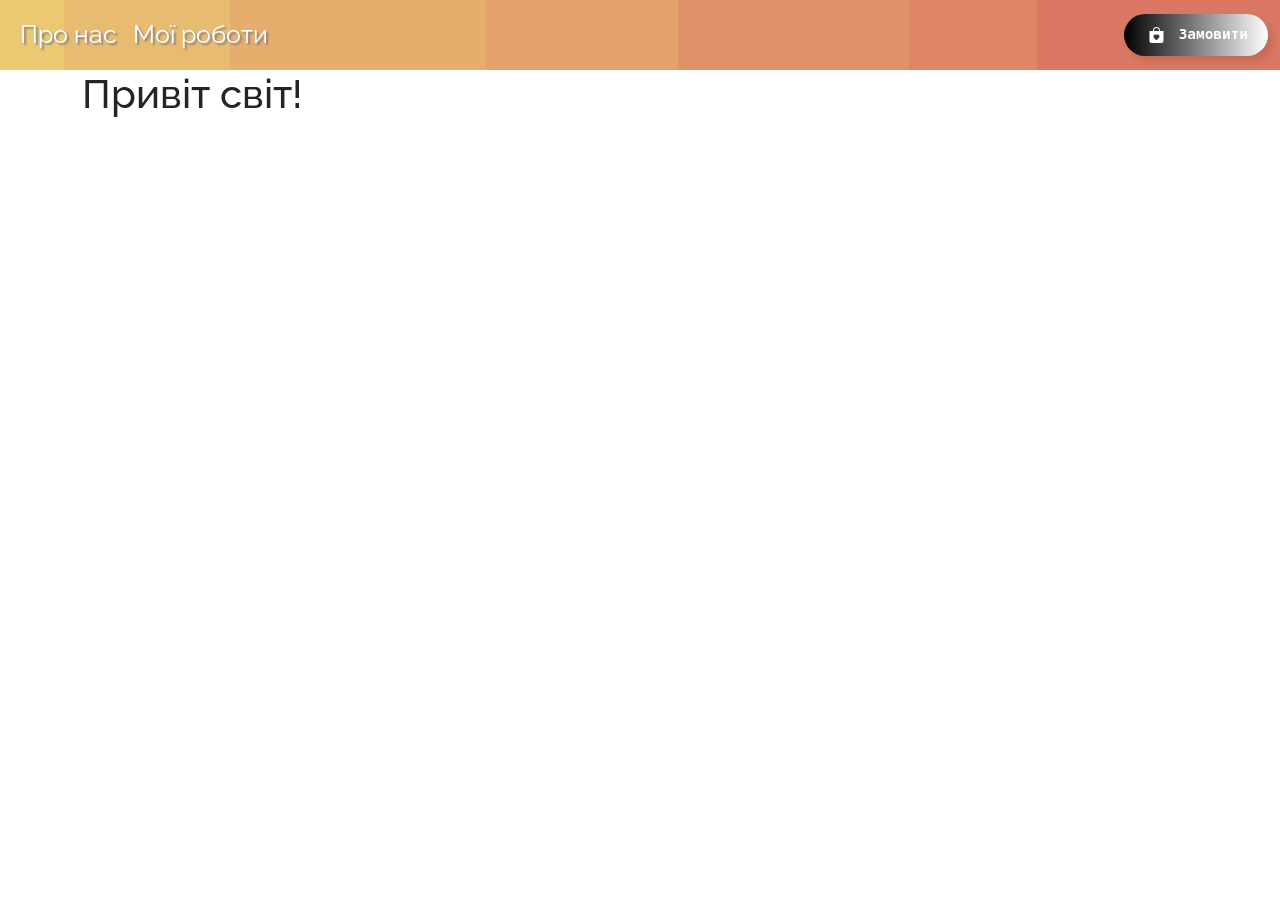
==== index.html @ f1081b44 "update" ====
<!doctype html>
<html lang="uk">
<head>
<!-- Голова: опис сторінки та підключення стилів -->
<meta charset="utf-8">
<meta name="viewport" content="width=device-width, initial-scale=1">
<title>Дизайн Одежды от Likii</title>
<!-- Підключення CSS Bootstrap та шрифтів -->
<link href="https://cdn.jsdelivr.net/npm/bootstrap@5.3.3/dist/css/bootstrap.min.css"
rel="stylesheet"
integrity="sha384-QWTKZyjpPEjISv5WaRU9OFeRpok6YctnYmDr5pNlyT2bRjXh0JMhjY6hW+ALEwIH"
crossorigin="anonymous">
<link rel="stylesheet" href="https://cdn.jsdelivr.net/npm/bootstrap-icons@1.11.3/font/bootstrap-icons.min.css">
  <link rel="stylesheet" href="style.css">
</head>
<body>
<header>
  <nav class="navbar navbar-expand-lg"  data-bs-theme="dark">
    <div class="container-fluid">
               <button class="navbar-toggler" type="button" data-bs-toggle="collapse"
            data-bs-target="#navbarSupportedContent" aria-controls="navbarSupportedContent"
            aria-expanded="false" aria-label="Toggle navigation">
            <span class="navbar-toggler-icon"></span>
        </button>
        <div class="collapse navbar-collapse" id="navbarSupportedContent">
            <ul class="navbar-nav me-auto mb-2 mb-lg-0">
                <!-- Відредагуйте під ваші пункти меню -->

                <li class="nav-item">
                    <a class="nav-link" aria-current="page" href="#">Про нас</a>
                </li>
                <li class="nav-item">
                    <a class="nav-link" href="#">Мої роботи</a>
                </li>
            </ul>

            <button class="cart-btn" id="cartBtn">
              <svg xmlns="http://www.w3.org/2000/svg" class="bell" width="16" height="16" fill="currentColor" class="bi bi-bag-heart-fill" viewBox="0 0 16 16">
                <path d="M11.5 4v-.5a3.5 3.5 0 1 0-7 0V4H1v10a2 2 0 0 0 2 2h10a2 2 0 0 0 2-2V4zM8 1a2.5 2.5 0 0 1 2.5 2.5V4h-5v-.5A2.5 2.5 0 0 1 8 1m0 6.993c1.664-1.711 5.825 1.283 0 5.132-5.825-3.85-1.664-6.843 0-5.132"/>
              </svg> 
                    <path
                        d="M8 16a2 2 0 0 0 2-2H6a2 2 0 0 0 2 2M8 1.918l-.797.161A4 4 0 0 0 4 6c0 .628-.134 2.197-.459 3.742-.16.767-.376 1.566-.663 2.258h10.244c-.287-.692-.502-1.49-.663-2.258C12.134 8.197 12 6.628 12 6a4 4 0 0 0-3.203-3.92zM14.22 12c.223.447.481.801.78 1H1c.299-.199.557-.553.78-1C2.68 10.2 3 6.88 3 6c0-2.42 1.72-4.44 4.005-4.901a1 1 0 1 1 1.99 0A5 5 0 0 1 13 6c0 .88.32 4.2 1.22 6" />
                </svg>
                Замовити
            </button>
        </div>
    </div>
</nav>
</header>
<main class="container">
<h1>Привіт світ!</h1>
<!-- Головний контент сторінки -->
</main>
<footer>
<!-- Підвал сайту: про сайт, автор, контакти тощо -->
</footer>
<!-- Підключення JS-файлу Bootstrap-->
<script
src="https://cdn.jsdelivr.net/npm/bootstrap@5.3.3/dist/js/bootstrap.bundle.min.js"
integrity="sha384-YvpcrYf0tY3lHB60NNkmXc5s9fDVZLESaAA55NDzOxhy9GkcIdslK1eN7N6jIeHz"
crossorigin="anonymous"></script>
<!-- Власні JS-файли -->
</body>
</html>
---- style.css ----
@import url('https://fonts.googleapis.com/css2?family=Raleway:ital,wght@0,100..900;1,100..900&display=swap');

body{
    font-family: "Raleway", sans-serif;
}
header{
    background-image: linear-gradient(90deg, rgb(235, 201, 114) 0%, rgb(235, 201, 114) 5%,rgb(232, 188, 112) 5%, rgb(232, 188, 112) 18%,rgb(230, 174, 109) 18%, rgb(230, 174, 109) 38%,rgb(227, 161, 107) 38%, rgb(227, 161, 107) 53%,rgb(224, 147, 104) 53%, rgb(224, 147, 104) 71%,rgb(222, 134, 102) 71%, rgb(222, 134, 102) 81%,rgb(219, 120, 99) 81%, rgb(219, 120, 99) 100%);

}


header.fixed {
    position: fixed;
    top: 0;
    width: 100%;
    max-width: 100%;
    z-index: 100;
}

.nav-link{
    color: white;
    text-shadow: 2px 2px 2px grey;
    font-size: 25px;
}

.nav-link:hover{
    font-size: 26px;
    transition: 1s;
}

.cart-btn {
    padding: 10px 20px;
    display: flex;
    align-items: center;
    justify-content: center;
    gap: 10px;
    background: linear-gradient(to left, rgb(255, 255, 255), rgb(0, 0, 0));
    border-radius: 30px;
    color: rgb(255, 255, 255);
    font-weight: 600;
    font-size: 0.9em;
    font-family: "Martian Mono", monospace;
    border: none;
    position: relative;
    cursor: pointer;
    transition-duration: .2s;
    box-shadow: 5px 5px 10px rgba(0, 0, 0, 0.116);
}

.bell {
    width: 25px;
}


.cart-btn:hover {
    background: linear-gradient(to left, rgb(0, 0, 0), rgb(255, 255, 255));
}

.cart-btn:active {
    transform: scale(0.97);
    transition-duration: .2s;
}

.cart-btn:hover .bell {
    animation: bellRing 0.9s both;
}

.cart-btn div {
    position: relative;
}

.cart-counter {
    background: #fff;
    font-size: small;
    color: rgb(135, 91, 255);
    border-radius: 100px;
    padding: 0 .2em;
    position: absolute;
    /* Змініть позицію на абсолютну */
    top: 0;
    /* Відступ зверху */
    right: 0;
    /* Відступ справа */
}


/* bell ringing animation keyframes*/
@keyframes bellRing {

    0%,
    100% {
        transform-origin: top;
    }

    15% {
        transform: rotateZ(10deg);
    }

    30% {
        transform: rotateZ(-10deg);
    }

    45% {
        transform: rotateZ(5deg);
    }

    60% {
        transform: rotateZ(-5deg);
    }

    75% {
        transform: rotateZ(2deg);
    }
}
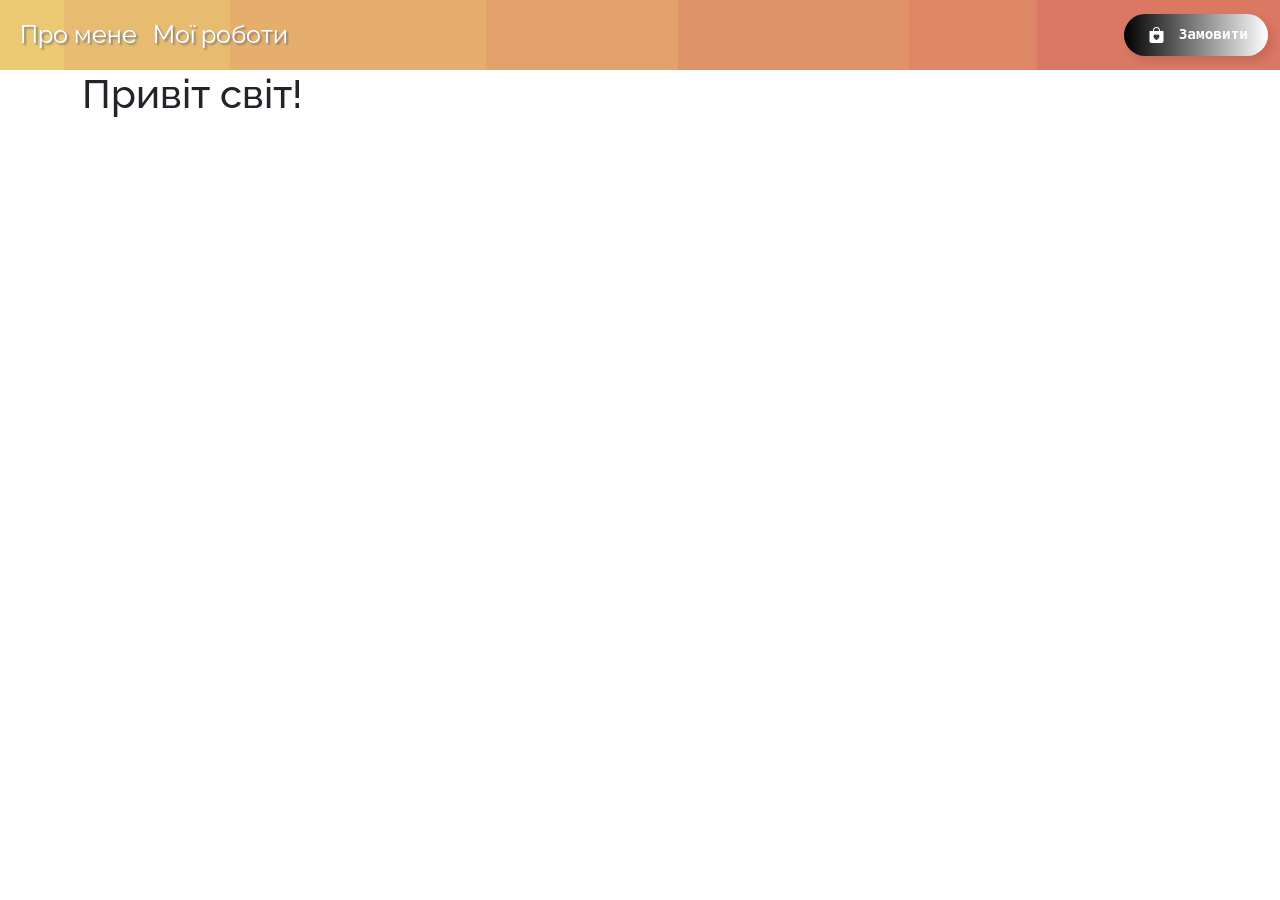
==== commit eaf15873: "update" ====
--- a/index.html
+++ b/index.html
@@ -27,7 +27,10 @@
                 <!-- Відредагуйте під ваші пункти меню -->
 
                 <li class="nav-item">
-                    <a class="nav-link" aria-current="page" href="#">Про нас</a>
+                    <a class="nav-link" aria-current="page" href="#">Про мене
+                  
+              
+                    </a>
                 </li>
                 <li class="nav-item">
                     <a class="nav-link" href="#">Мої роботи</a>
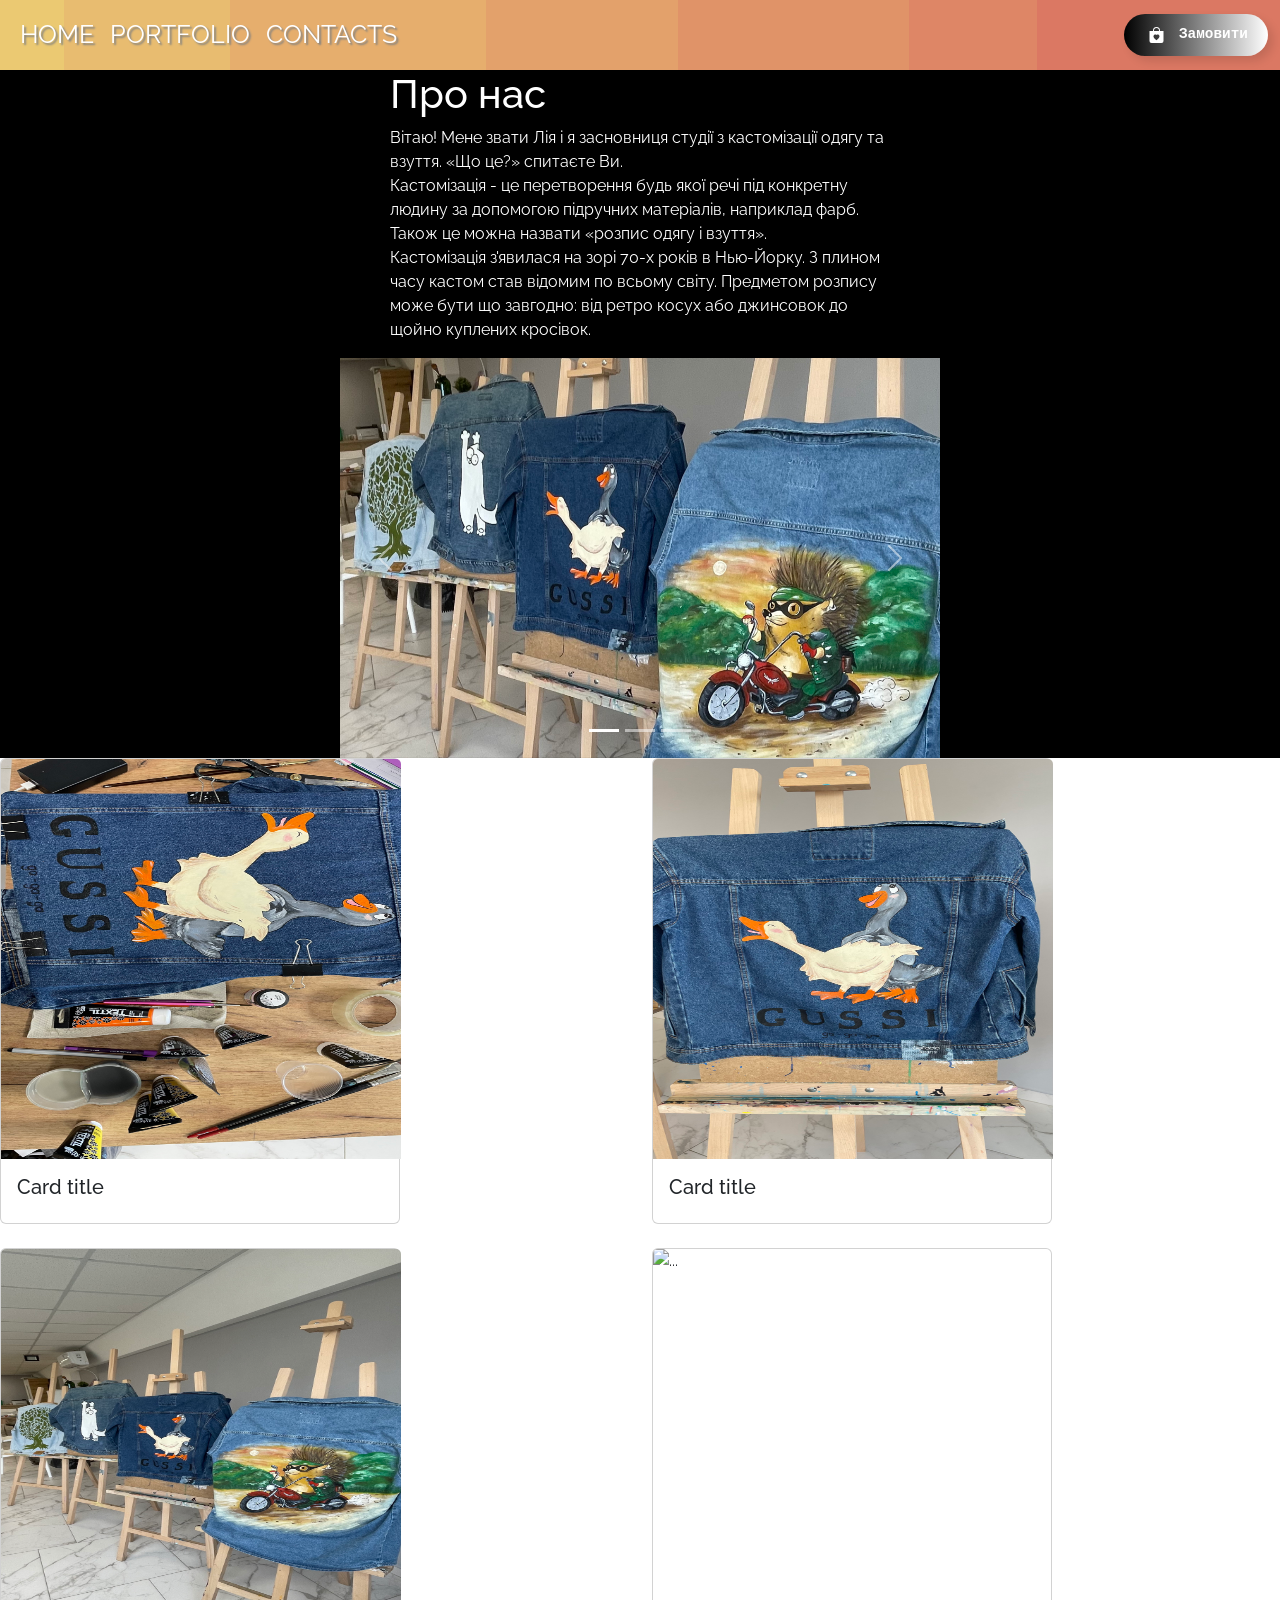
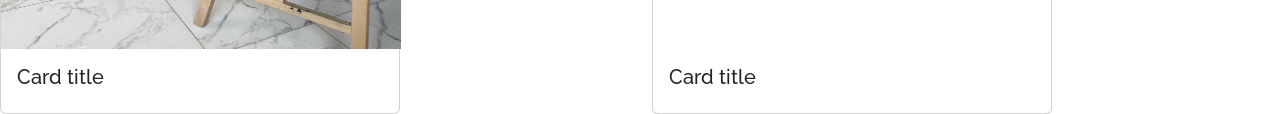
==== commit af7f4260: "update" ====
--- a/index.html
+++ b/index.html
@@ -27,14 +27,17 @@
                 <!-- Відредагуйте під ваші пункти меню -->
 
                 <li class="nav-item">
-                    <a class="nav-link" aria-current="page" href="#">Про мене
+                    <a class="nav-link" aria-current="page" href="#">HOME
                   
               
                     </a>
                 </li>
                 <li class="nav-item">
-                    <a class="nav-link" href="#">Мої роботи</a>
+                    <a class="nav-link" href="#">PORTFOLIO</a>
                 </li>
+                <li class="nav-item">
+                  <a class="nav-link" href="#">CONTACTS</a>
+              </li>
             </ul>
 
             <button class="cart-btn" id="cartBtn">
@@ -50,9 +53,88 @@
     </div>
 </nav>
 </header>
-<main class="container">
-<h1>Привіт світ!</h1>
-<!-- Головний контент сторінки -->
+<main>
+<section class="big-section">
+  <div class="text-container">
+    <h1>Про нас</h1>
+    <p>Вітаю! Мене звати Лія і я засновниця студії з кастомізації одягу та взуття. «Що це?» спитаєте Ви. <br>
+
+      Кастомізація - це перетворення будь якої речі під конкретну людину за допомогою підручних матеріалів, наприклад фарб. Також це можна назвати «розпис одягу і взуття».
+      
+      <br>Кастомізація з'явилася на зорі 70-х років в Нью-Йорку. З плином часу кастом став відомим по всьому світу.  Предметом розпису може бути що завгодно: від ретро косух або джинсовок до щойно куплених кросівок.</p>
+  </div>
+  <div class="carousel-section">
+    <div id="carouselExampleCaptions" class="carousel slide">
+      <div class="carousel-indicators">
+        <button type="button" data-bs-target="#carouselExampleCaptions" data-bs-slide-to="0" class="active"
+          aria-current="true" aria-label="Slide 1"></button>
+        <button type="button" data-bs-target="#carouselExampleCaptions" data-bs-slide-to="1"
+          aria-label="Slide 2"></button>
+        <button type="button" data-bs-target="#carouselExampleCaptions" data-bs-slide-to="2"
+          aria-label="Slide 3"></button>
+      </div>
+      <div class="carousel-inner">
+        <div class="carousel-item active">
+          <img src="img/432.jpg" class="d-block">
+        </div>
+        <div class="carousel-item">
+          <img src="img/234.jpg" class="d-block">
+        </div>
+        <div class="carousel-item">
+          <img src="img/554.jpg" class="d-block">
+        </div>
+      </div>
+      <button class="carousel-control-prev" type="button" data-bs-target="#carouselExampleCaptions"
+        data-bs-slide="prev">
+        <span class="carousel-control-prev-icon" aria-hidden="true"></span>
+        <span class="visually-hidden">Previous</span>
+      </button>
+      <button class="carousel-control-next" type="button" data-bs-target="#carouselExampleCaptions"
+        data-bs-slide="next">
+        <span class="carousel-control-next-icon" aria-hidden="true"></span>
+        <span class="visually-hidden">Next</span>
+      </button>
+    </div>
+  </div>
+</section>
+
+<section class="catalog">
+  <div class="row row-cols-1 row-cols-md-2 g-4">
+    <div class="col">
+      <div class="card">
+        <img src="img/232.jpg" class="card-img-top" alt="...">
+        <div class="card-body">
+          <h5 class="card-title">Card title</h5>
+          </div>
+      </div>
+    </div>
+    <div class="col">
+      <div class="card">
+        <img src="img/234.jpg" class="card-img-top" alt="...">
+        <div class="card-body">
+          <h5 class="card-title">Card title</h5>
+          </div>
+      </div>
+    </div>
+    <div class="col">
+      <div class="card">
+        <img src="img/432.jpg" class="card-img-top" alt="...">
+        <div class="card-body">
+          <h5 class="card-title">Card title</h5>
+          </div>
+      </div>
+    </div>
+    <div class="col">
+      <div class="card">
+        <img src="img/666.jpg" class="card-img-top" alt="...">
+        <div class="card-body">
+          <h5 class="card-title">Card title</h5>
+          </div>
+      </div>
+    </div>
+  </div>
+</section>
+
 </main>
 <footer>
 <!-- Підвал сайту: про сайт, автор, контакти тощо -->
--- a/style.css
+++ b/style.css
@@ -111,4 +111,58 @@
     75% {
         transform: rotateZ(2deg);
     }
+}
+
+
+
+
+.carousel-section {
+    width: 600px;
+    height: 400px;
+    margin: 0 auto;
+    overflow: hidden;
+}
+
+
+
+
+.carousel-inner img {
+    width: 600px;
+    height: 400px;
+    object-fit: cover;
+}
+
+
+
+.big-section {
+    display: flex;
+    align-items: center;
+    background-color: #000;
+    padding: 0px 150px;
+    flex-wrap: wrap;
+    justify-content: space-around;
+  }
+
+  .big-section img{
+    width: 600px;
+    height: 400px;
+  }
+
+.text-container {
+    color: #fff;
+    width: 500px;
+}
+
+
+.catalog{
+    display: flex;
+    justify-content: space-evenly;
+}
+.card{
+    width: 400px;
+}
+
+.card img{
+    width: 400px;
+    height: 400px;
 }
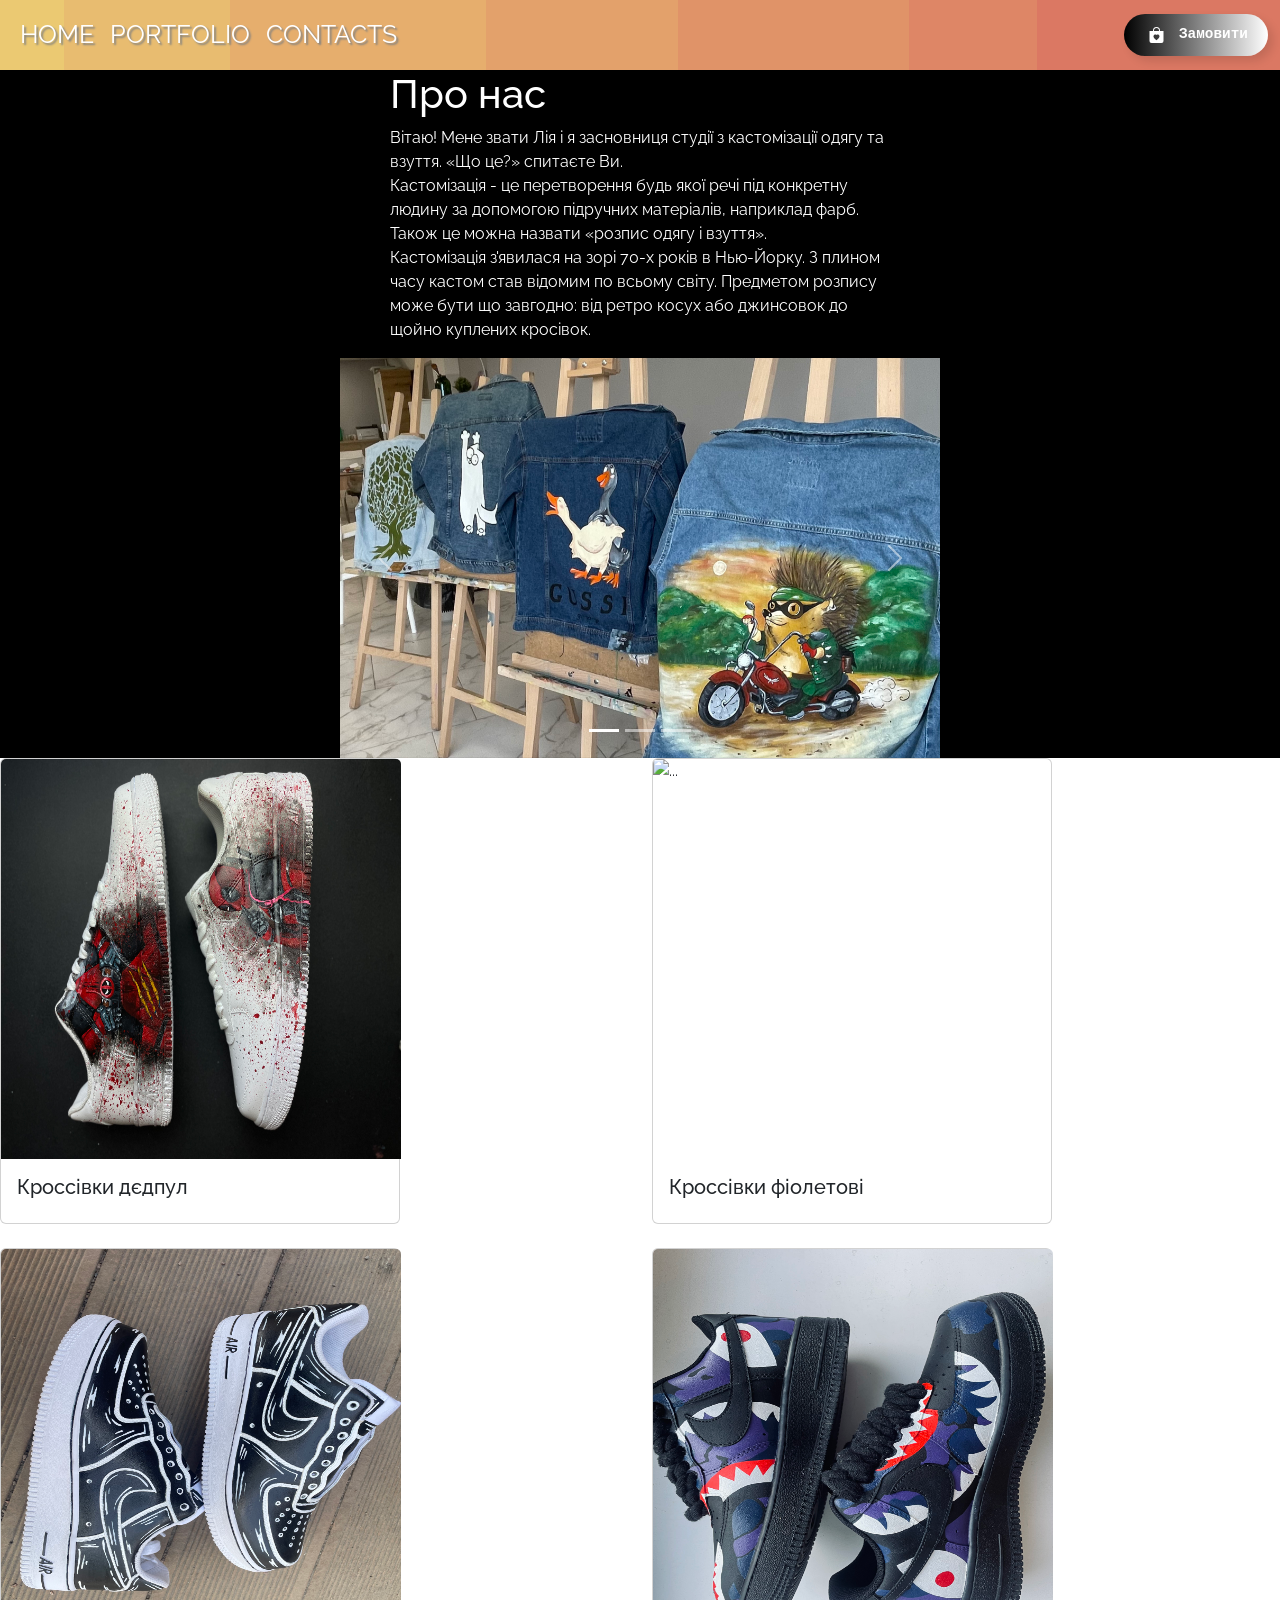
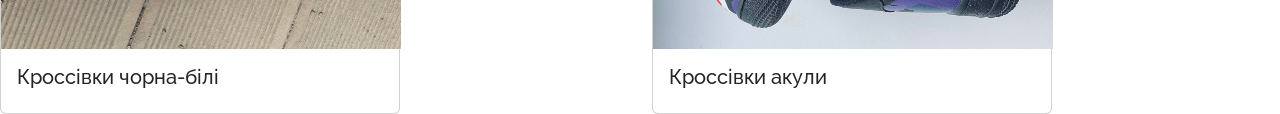
==== commit 5ac79c36: "update" ====
--- a/index.html
+++ b/index.html
@@ -102,33 +102,33 @@
   <div class="row row-cols-1 row-cols-md-2 g-4">
     <div class="col">
       <div class="card">
-        <img src="img/232.jpg" class="card-img-top" alt="...">
+        <img src="img/IMG_0857.jpg" class="card-img-top" alt="...">
         <div class="card-body">
-          <h5 class="card-title">Card title</h5>
+          <h5 class="card-title">Кроссівки дєдпул</h5>
           </div>
       </div>
     </div>
     <div class="col">
       <div class="card">
-        <img src="img/234.jpg" class="card-img-top" alt="...">
+        <img src="img/IMG_8454.jpg" class="card-img-top" alt="...">
         <div class="card-body">
-          <h5 class="card-title">Card title</h5>
+          <h5 class="card-title"> Кроссівки фіолетові</h5>
           </div>
       </div>
     </div>
     <div class="col">
       <div class="card">
-        <img src="img/432.jpg" class="card-img-top" alt="...">
+        <img src="img/IMG_6893.jpg" class="card-img-top" alt="...">
         <div class="card-body">
-          <h5 class="card-title">Card title</h5>
+          <h5 class="card-title">Кроссівки чорна-білі</h5>
           </div>
       </div>
     </div>
     <div class="col">
       <div class="card">
-        <img src="img/666.jpg" class="card-img-top" alt="...">
+        <img src="img/IMG_6250.jpg" class="card-img-top" alt="...">
         <div class="card-body">
-          <h5 class="card-title">Card title</h5>
+          <h5 class="card-title">Кроссівки акули</h5>
           </div>
       </div>
     </div>
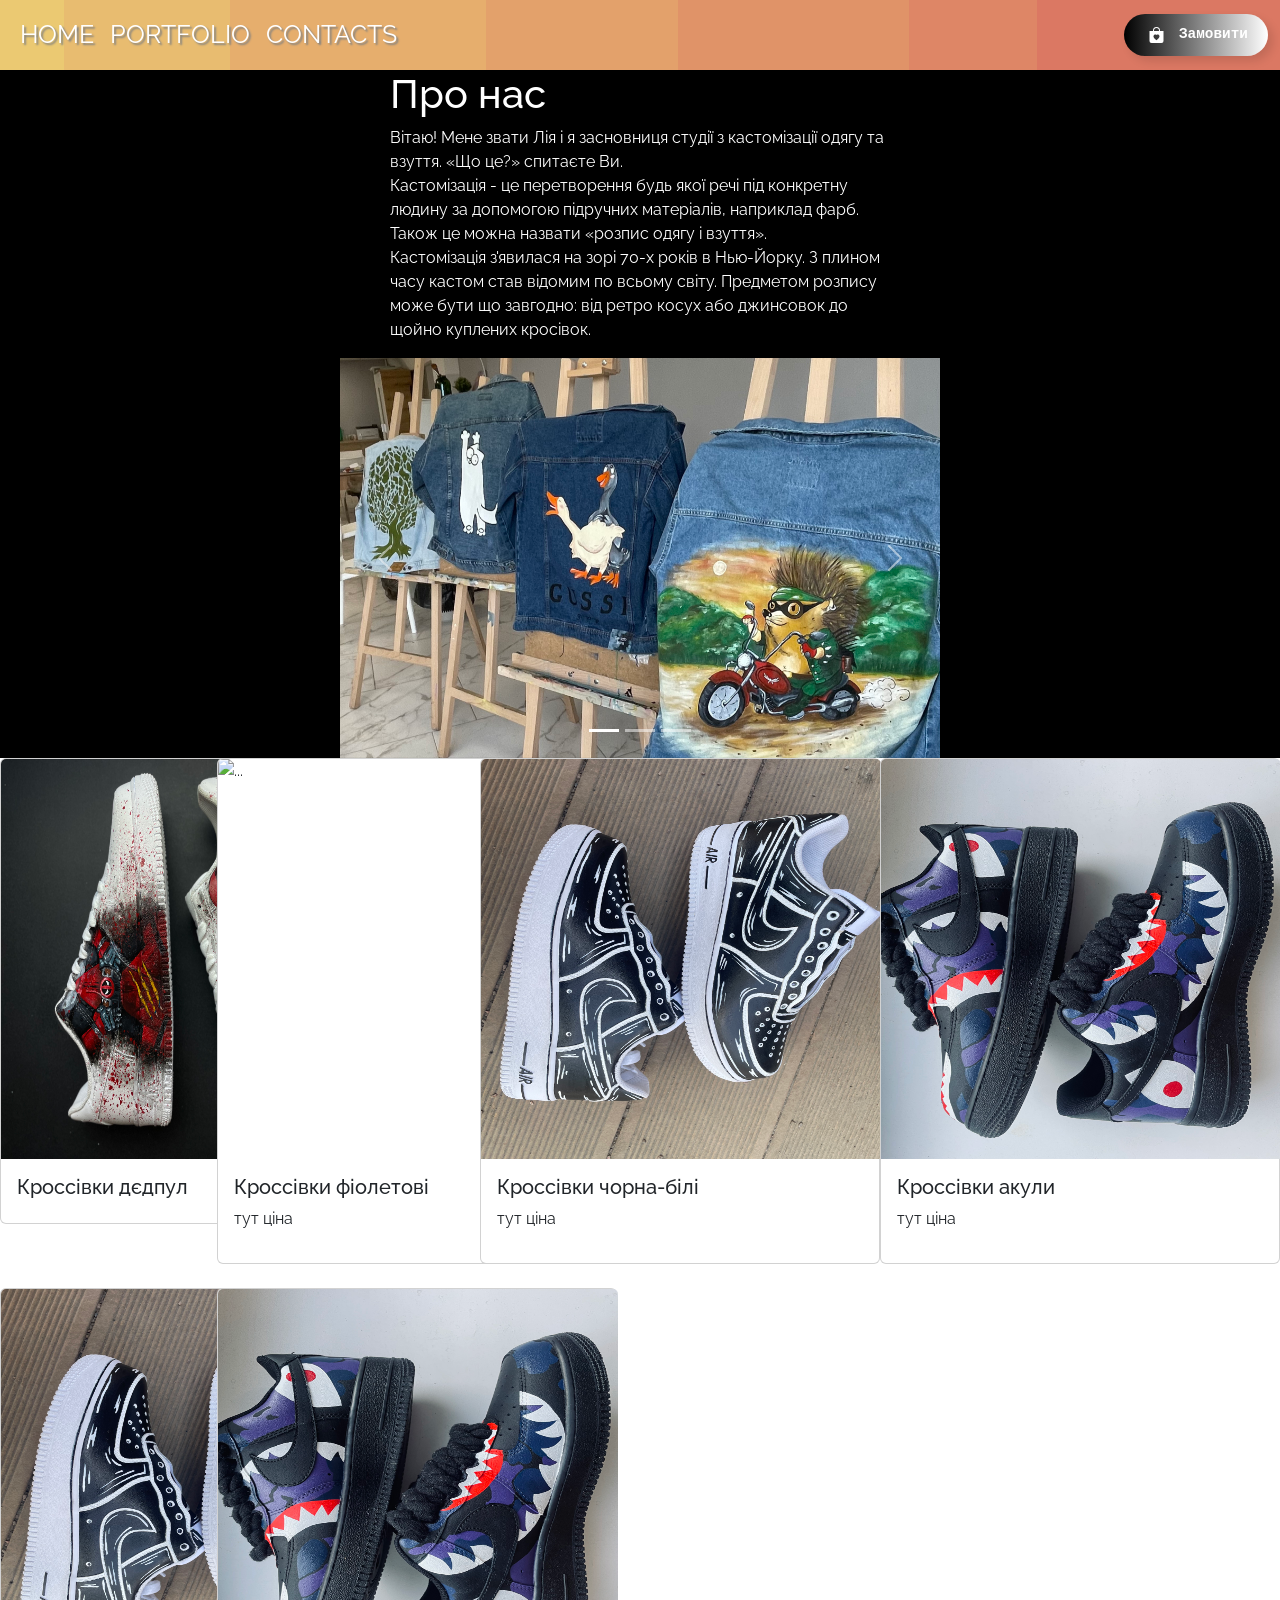
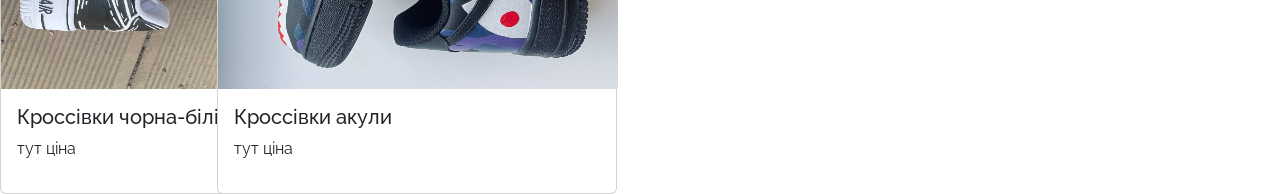
==== commit 748611cb: "update" ====
--- a/index.html
+++ b/index.html
@@ -113,6 +113,7 @@
         <img src="img/IMG_8454.jpg" class="card-img-top" alt="...">
         <div class="card-body">
           <h5 class="card-title"> Кроссівки фіолетові</h5>
+          <p class="price">тут ціна</p>
           </div>
       </div>
     </div>
@@ -121,6 +122,7 @@
         <img src="img/IMG_6893.jpg" class="card-img-top" alt="...">
         <div class="card-body">
           <h5 class="card-title">Кроссівки чорна-білі</h5>
+          <p class="price">тут ціна</p>
           </div>
       </div>
     </div>
@@ -129,10 +131,32 @@
         <img src="img/IMG_6250.jpg" class="card-img-top" alt="...">
         <div class="card-body">
           <h5 class="card-title">Кроссівки акули</h5>
+          <p class="price">тут ціна</p>
           </div>
       </div>
     </div>
   </div>
+
+//ось ці дві карточки поміняти
+  <div class="col">
+    <div class="card">
+      <img src="img/IMG_6893.jpg" class="card-img-top" alt="...">
+      <div class="card-body">
+        <h5 class="card-title">Кроссівки чорна-білі</h5>
+        <p class="price">тут ціна</p>
+        </div>
+    </div>
+  </div>
+  <div class="col">
+    <div class="card">
+      <img src="img/IMG_6250.jpg" class="card-img-top" alt="...">
+      <div class="card-body">
+        <h5 class="card-title">Кроссівки акули</h5>
+        <p class="price">тут ціна</p>
+        </div>
+    </div>
+  </div>
+</div>
 </section>
 
 </main>
@@ -144,6 +168,7 @@
 src="https://cdn.jsdelivr.net/npm/bootstrap@5.3.3/dist/js/bootstrap.bundle.min.js"
 integrity="sha384-YvpcrYf0tY3lHB60NNkmXc5s9fDVZLESaAA55NDzOxhy9GkcIdslK1eN7N6jIeHz"
 crossorigin="anonymous"></script>
+<script src="script.js"></script>
 <!-- Власні JS-файли -->
 </body>
 </html>
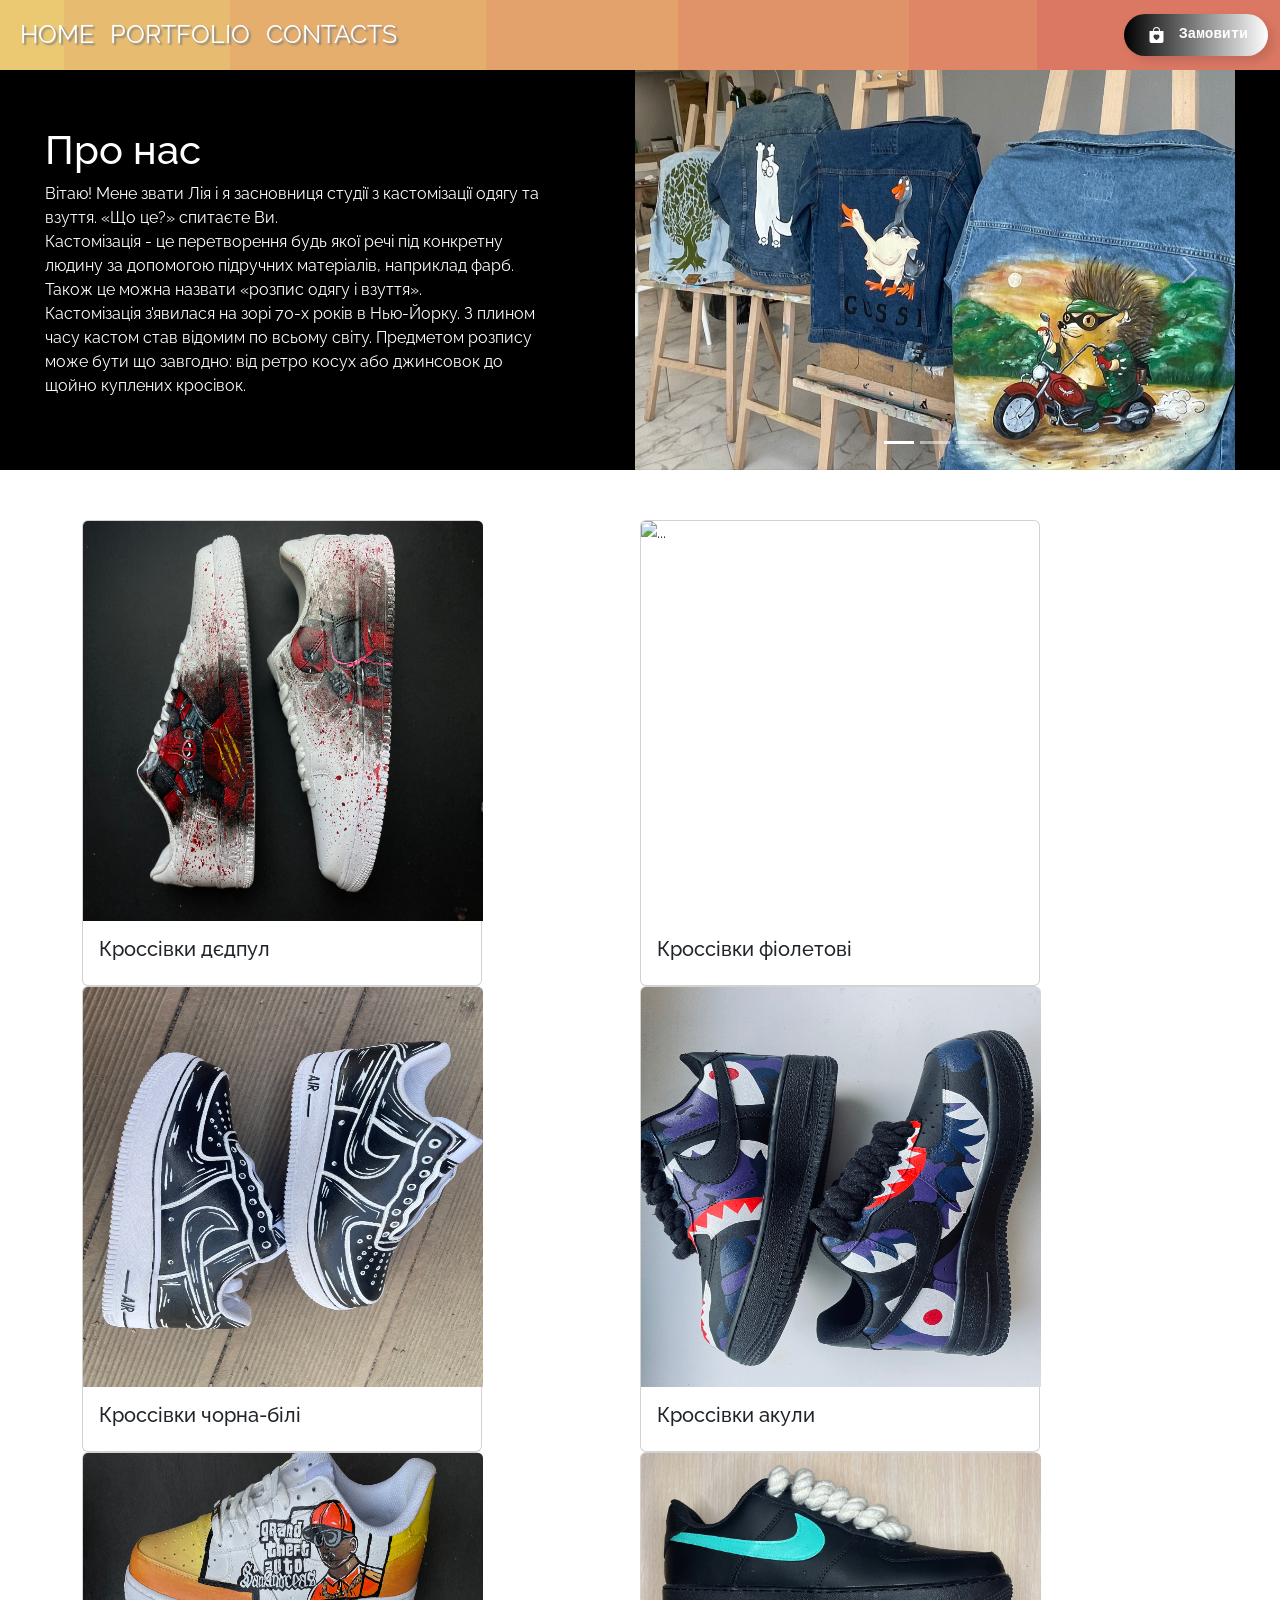
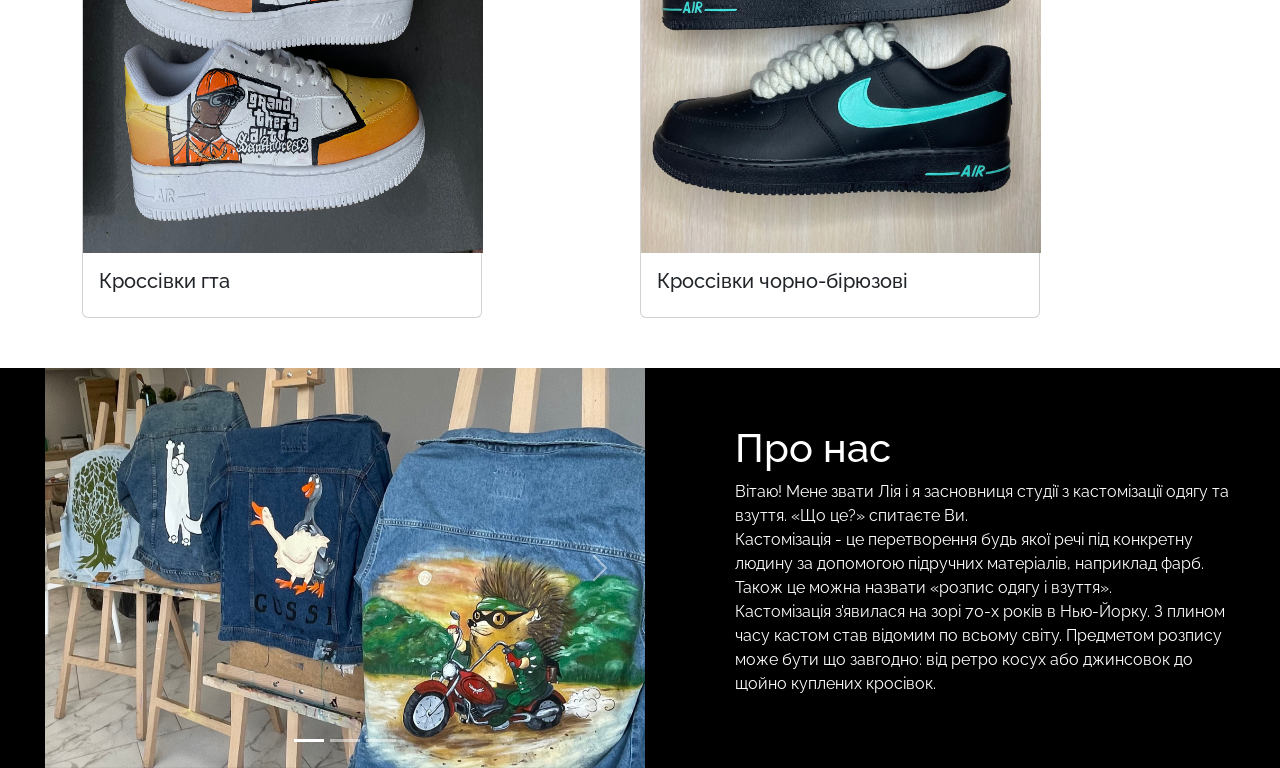
==== commit 12263bc6: "update" ====
--- a/index.html
+++ b/index.html
@@ -26,10 +26,11 @@
             <ul class="navbar-nav me-auto mb-2 mb-lg-0">
                 <!-- Відредагуйте під ваші пункти меню -->
 
+
                 <li class="nav-item">
                     <a class="nav-link" aria-current="page" href="#">HOME
-                  
-              
+                 
+             
                     </a>
                 </li>
                 <li class="nav-item">
@@ -40,10 +41,11 @@
               </li>
             </ul>
 
+
             <button class="cart-btn" id="cartBtn">
               <svg xmlns="http://www.w3.org/2000/svg" class="bell" width="16" height="16" fill="currentColor" class="bi bi-bag-heart-fill" viewBox="0 0 16 16">
                 <path d="M11.5 4v-.5a3.5 3.5 0 1 0-7 0V4H1v10a2 2 0 0 0 2 2h10a2 2 0 0 0 2-2V4zM8 1a2.5 2.5 0 0 1 2.5 2.5V4h-5v-.5A2.5 2.5 0 0 1 8 1m0 6.993c1.664-1.711 5.825 1.283 0 5.132-5.825-3.85-1.664-6.843 0-5.132"/>
-              </svg> 
+              </svg>
                     <path
                         d="M8 16a2 2 0 0 0 2-2H6a2 2 0 0 0 2 2M8 1.918l-.797.161A4 4 0 0 0 4 6c0 .628-.134 2.197-.459 3.742-.16.767-.376 1.566-.663 2.258h10.244c-.287-.692-.502-1.49-.663-2.258C12.134 8.197 12 6.628 12 6a4 4 0 0 0-3.203-3.92zM14.22 12c.223.447.481.801.78 1H1c.299-.199.557-.553.78-1C2.68 10.2 3 6.88 3 6c0-2.42 1.72-4.44 4.005-4.901a1 1 0 1 1 1.99 0A5 5 0 0 1 13 6c0 .88.32 4.2 1.22 6" />
                 </svg>
@@ -54,23 +56,114 @@
 </nav>
 </header>
 <main>
-<section class="big-section">
-  <div class="text-container">
-    <h1>Про нас</h1>
-    <p>Вітаю! Мене звати Лія і я засновниця студії з кастомізації одягу та взуття. «Що це?» спитаєте Ви. <br>
-
-      Кастомізація - це перетворення будь якої речі під конкретну людину за допомогою підручних матеріалів, наприклад фарб. Також це можна назвати «розпис одягу і взуття».
-      
-      <br>Кастомізація з'явилася на зорі 70-х років в Нью-Йорку. З плином часу кастом став відомим по всьому світу.  Предметом розпису може бути що завгодно: від ретро косух або джинсовок до щойно куплених кросівок.</p>
-  </div>
+  <section class="big-section">
+    <div class="text-container">
+      <h1>Про нас</h1>
+      <p>Вітаю! Мене звати Лія і я засновниця студії з кастомізації одягу та взуття. «Що це?» спитаєте Ви. <br>
+        Кастомізація - це перетворення будь якої речі під конкретну людину за допомогою підручних матеріалів, наприклад фарб. Також це можна назвати «розпис одягу і взуття».
+        <br>Кастомізація з'явилася на зорі 70-х років в Нью-Йорку. З плином часу кастом став відомим по всьому світу. Предметом розпису може бути що завгодно: від ретро косух або джинсовок до щойно куплених кросівок.</p>
+    </div>
+    <div class="carousel-section">
+      <div id="carouselExampleCaptions1" class="carousel slide">
+        <div class="carousel-indicators">
+          <button type="button" data-bs-target="#carouselExampleCaptions1" data-bs-slide-to="0" class="active"
+            aria-current="true" aria-label="Slide 1"></button>
+          <button type="button" data-bs-target="#carouselExampleCaptions1" data-bs-slide-to="1"
+            aria-label="Slide 2"></button>
+          <button type="button" data-bs-target="#carouselExampleCaptions1" data-bs-slide-to="2"
+            aria-label="Slide 3"></button>
+        </div>
+        <div class="carousel-inner">
+          <div class="carousel-item active">
+            <img src="img/432.jpg" class="d-block">
+          </div>
+          <div class="carousel-item">
+            <img src="img/234.jpg" class="d-block">
+          </div>
+          <div class="carousel-item">
+            <img src="img/554.jpg" class="d-block">
+          </div>
+        </div>
+        <button class="carousel-control-prev" type="button" data-bs-target="#carouselExampleCaptions1"
+          data-bs-slide="prev">
+          <span class="carousel-control-prev-icon" aria-hidden="true"></span>
+          <span class="visually-hidden">Previous</span>
+        </button>
+        <button class="carousel-control-next" type="button" data-bs-target="#carouselExampleCaptions1"
+          data-bs-slide="next">
+          <span class="carousel-control-next-icon" aria-hidden="true"></span>
+          <span class="visually-hidden">Next</span>
+        </button>
+      </div>
+    </div>
+  </section>
+
+
+<section class="catalog container">
+
+    <div class="col">
+      <div class="card">
+        <img src="img/IMG_0857.jpg" class="card-img-top" alt="...">
+        <div class="card-body">
+          <h5 class="card-title">Кроссівки дєдпул</h5>
+          </div>
+      </div>
+    </div>
+    <div class="col">
+      <div class="card">
+        <img src="img/IMG_8454.jpg" class="card-img-top" alt="...">
+        <div class="card-body">
+          <h5 class="card-title"> Кроссівки фіолетові</h5>
+          </div>
+      </div>
+    </div>
+    <div class="col">
+      <div class="card">
+        <img src="img/IMG_6893.jpg" class="card-img-top" alt="...">
+        <div class="card-body">
+          <h5 class="card-title">Кроссівки чорна-білі</h5>
+          </div>
+      </div>
+    </div>
+    <div class="col">
+      <div class="card">
+        <img src="img/IMG_6250.jpg" class="card-img-top" alt="...">
+        <div class="card-body">
+          <h5 class="card-title">Кроссівки акули</h5>
+          </div>
+      </div>
+    </div>
+  </div>
+
+
+  <div class="col">
+    <div class="card">
+      <img src="img/554.jpg" class="card-img-top" alt="...">
+      <div class="card-body">
+        <h5 class="card-title">Кроссівки гта</h5>
+        </div>
+    </div>
+  </div>
+  <div class="col">
+    <div class="card">
+      <img src="img/photo_2024-10-18_15-49-40.jpg" class="card-img-top" alt="...">
+      <div class="card-body">
+        <h5 class="card-title">Кроссівки чорно-бірюзові</h5>
+        </div>
+    </div>
+  </div>
+
+</section>
+
+<section class="big-section"> 
   <div class="carousel-section">
-    <div id="carouselExampleCaptions" class="carousel slide">
+    <div id="carouselExampleCaptions2" class="carousel slide">
       <div class="carousel-indicators">
-        <button type="button" data-bs-target="#carouselExampleCaptions" data-bs-slide-to="0" class="active"
+        <button type="button" data-bs-target="#carouselExampleCaptions2" data-bs-slide-to="0" class="active"
           aria-current="true" aria-label="Slide 1"></button>
-        <button type="button" data-bs-target="#carouselExampleCaptions" data-bs-slide-to="1"
+        <button type="button" data-bs-target="#carouselExampleCaptions2" data-bs-slide-to="1"
           aria-label="Slide 2"></button>
-        <button type="button" data-bs-target="#carouselExampleCaptions" data-bs-slide-to="2"
+        <button type="button" data-bs-target="#carouselExampleCaptions2" data-bs-slide-to="2"
           aria-label="Slide 3"></button>
       </div>
       <div class="carousel-inner">
@@ -84,81 +177,25 @@
           <img src="img/554.jpg" class="d-block">
         </div>
       </div>
-      <button class="carousel-control-prev" type="button" data-bs-target="#carouselExampleCaptions"
+      <button class="carousel-control-prev" type="button" data-bs-target="#carouselExampleCaptions2"
         data-bs-slide="prev">
         <span class="carousel-control-prev-icon" aria-hidden="true"></span>
         <span class="visually-hidden">Previous</span>
       </button>
-      <button class="carousel-control-next" type="button" data-bs-target="#carouselExampleCaptions"
+      <button class="carousel-control-next" type="button" data-bs-target="#carouselExampleCaptions2"
         data-bs-slide="next">
         <span class="carousel-control-next-icon" aria-hidden="true"></span>
         <span class="visually-hidden">Next</span>
       </button>
     </div>
   </div>
+  <div class="text-container">
+    <h1>Про нас</h1>
+    <p>Вітаю! Мене звати Лія і я засновниця студії з кастомізації одягу та взуття. «Що це?» спитаєте Ви. <br>
+      Кастомізація - це перетворення будь якої речі під конкретну людину за допомогою підручних матеріалів, наприклад фарб. Також це можна назвати «розпис одягу і взуття».
+      <br>Кастомізація з'явилася на зорі 70-х років в Нью-Йорку. З плином часу кастом став відомим по всьому світу. Предметом розпису може бути що завгодно: від ретро косух або джинсовок до щойно куплених кросівок.</p>
+  </div>
 </section>
-
-<section class="catalog">
-  <div class="row row-cols-1 row-cols-md-2 g-4">
-    <div class="col">
-      <div class="card">
-        <img src="img/IMG_0857.jpg" class="card-img-top" alt="...">
-        <div class="card-body">
-          <h5 class="card-title">Кроссівки дєдпул</h5>
-          </div>
-      </div>
-    </div>
-    <div class="col">
-      <div class="card">
-        <img src="img/IMG_8454.jpg" class="card-img-top" alt="...">
-        <div class="card-body">
-          <h5 class="card-title"> Кроссівки фіолетові</h5>
-          <p class="price">тут ціна</p>
-          </div>
-      </div>
-    </div>
-    <div class="col">
-      <div class="card">
-        <img src="img/IMG_6893.jpg" class="card-img-top" alt="...">
-        <div class="card-body">
-          <h5 class="card-title">Кроссівки чорна-білі</h5>
-          <p class="price">тут ціна</p>
-          </div>
-      </div>
-    </div>
-    <div class="col">
-      <div class="card">
-        <img src="img/IMG_6250.jpg" class="card-img-top" alt="...">
-        <div class="card-body">
-          <h5 class="card-title">Кроссівки акули</h5>
-          <p class="price">тут ціна</p>
-          </div>
-      </div>
-    </div>
-  </div>
-
-//ось ці дві карточки поміняти
-  <div class="col">
-    <div class="card">
-      <img src="img/IMG_6893.jpg" class="card-img-top" alt="...">
-      <div class="card-body">
-        <h5 class="card-title">Кроссівки чорна-білі</h5>
-        <p class="price">тут ціна</p>
-        </div>
-    </div>
-  </div>
-  <div class="col">
-    <div class="card">
-      <img src="img/IMG_6250.jpg" class="card-img-top" alt="...">
-      <div class="card-body">
-        <h5 class="card-title">Кроссівки акули</h5>
-        <p class="price">тут ціна</p>
-        </div>
-    </div>
-  </div>
-</div>
-</section>
-
 </main>
 <footer>
 <!-- Підвал сайту: про сайт, автор, контакти тощо -->
@@ -173,3 +210,7 @@
 </body>
 </html>
 
+
+
+
+
--- a/style.css
+++ b/style.css
@@ -119,7 +119,7 @@
 .carousel-section {
     width: 600px;
     height: 400px;
-    margin: 0 auto;
+
     overflow: hidden;
 }
 
@@ -138,7 +138,7 @@
     display: flex;
     align-items: center;
     background-color: #000;
-    padding: 0px 150px;
+    /* padding: 0px 150px; */
     flex-wrap: wrap;
     justify-content: space-around;
   }
@@ -157,6 +157,10 @@
 .catalog{
     display: flex;
     justify-content: space-evenly;
+    align-items: center;
+    flex-wrap: wrap;
+    margin-top: 50px;
+    margin-bottom: 50px;
 }
 .card{
     width: 400px;
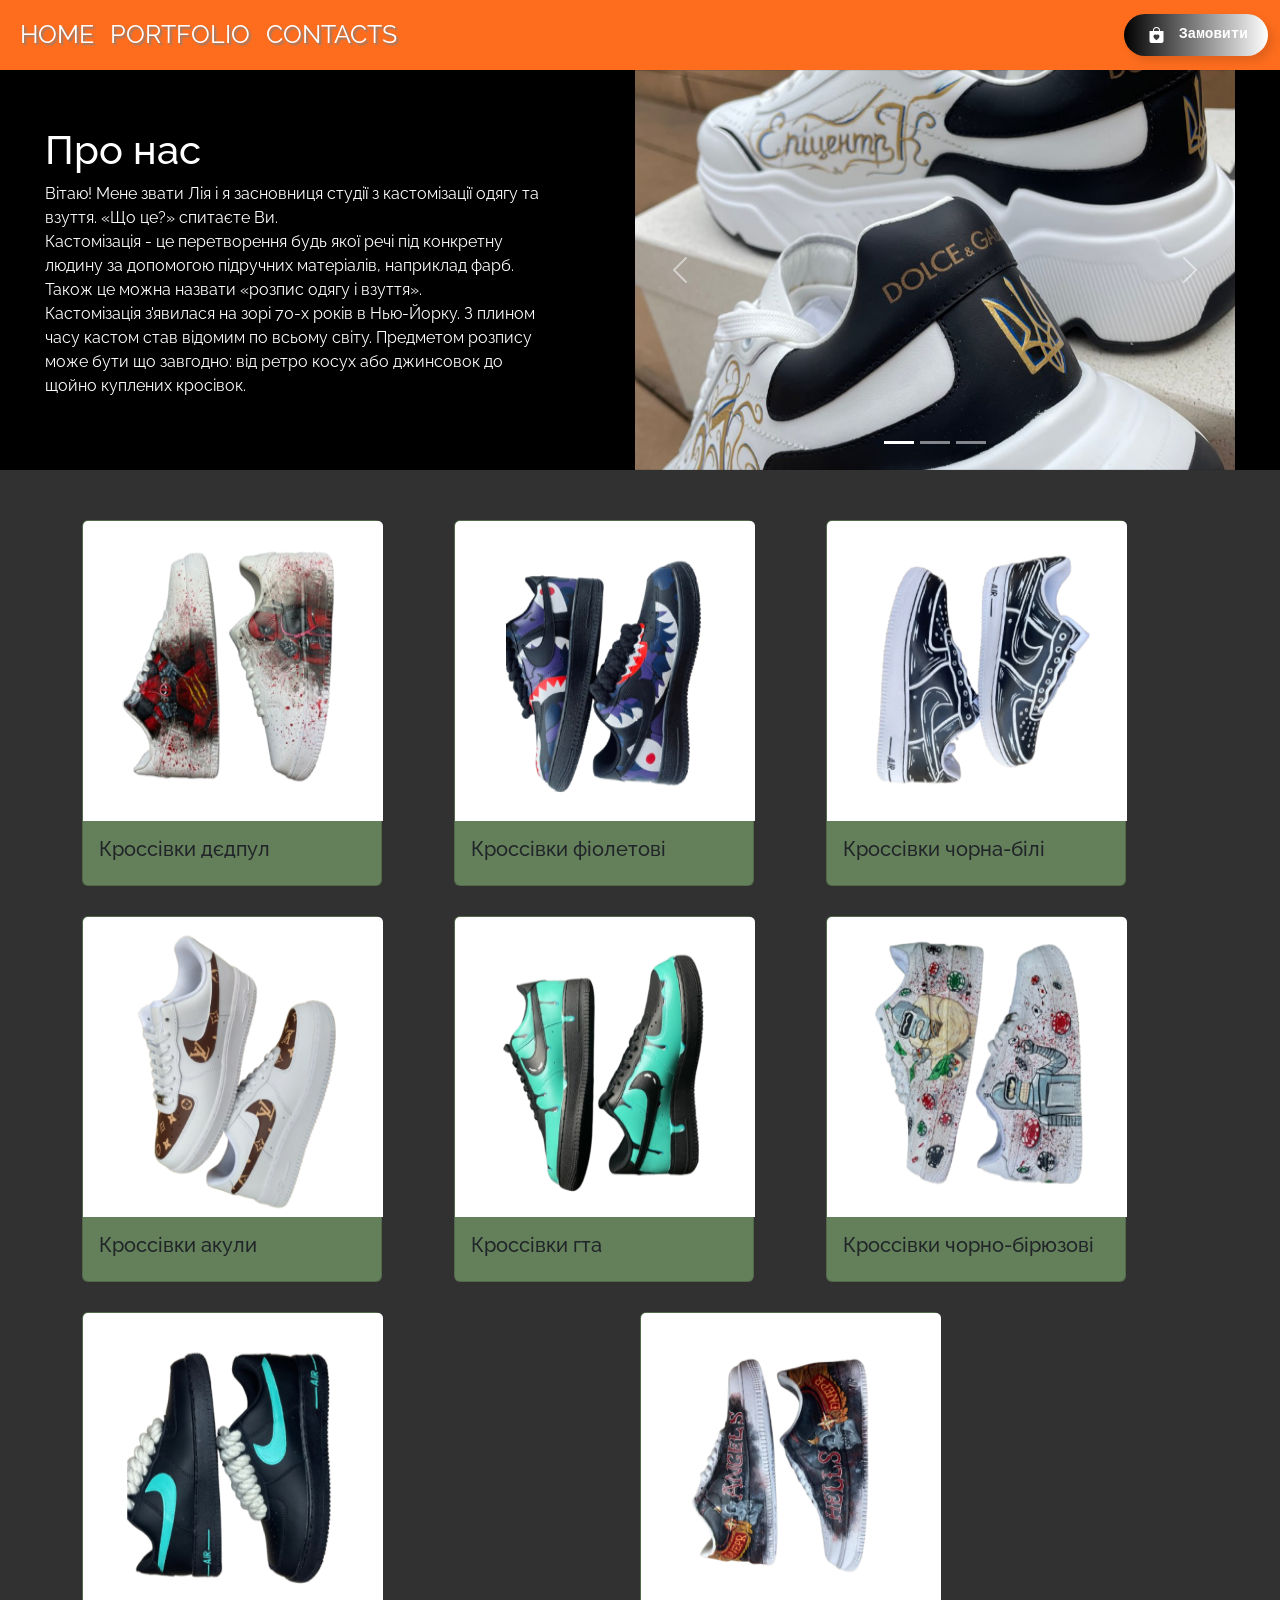
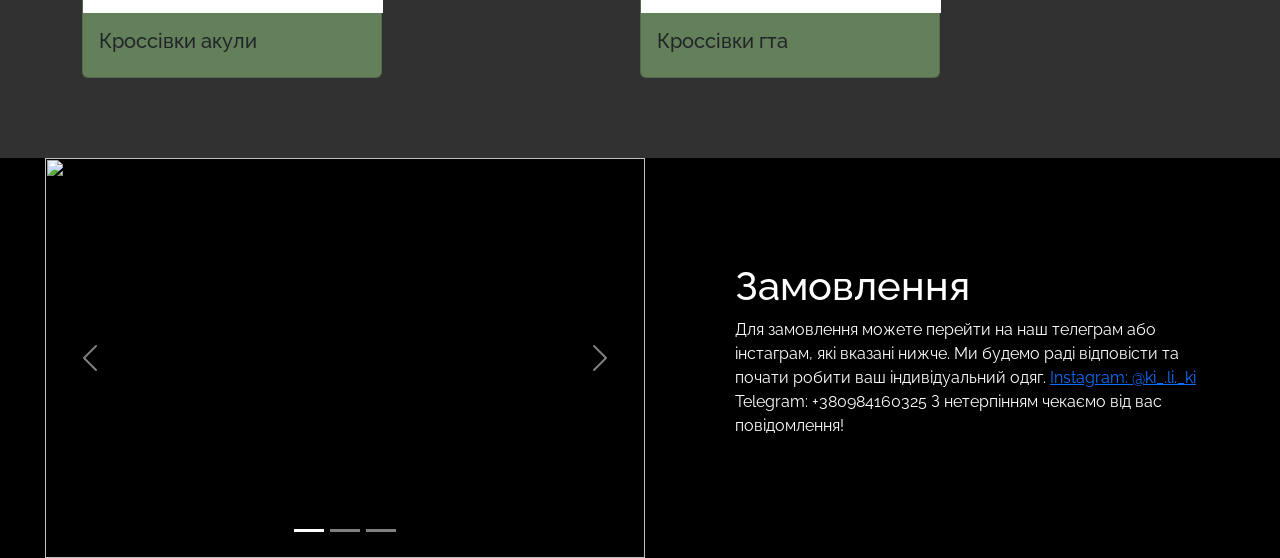
==== commit 41e17096: "update" ====
--- a/index.html
+++ b/index.html
@@ -27,8 +27,8 @@
                 <!-- Відредагуйте під ваші пункти меню -->
 
 
-                <li class="nav-item">
-                    <a class="nav-link" aria-current="page" href="#">HOME
+                <li class="nav-item" id="home">
+                    <a class="nav-link" id="home" aria-current="page" href="#">HOME
                  
              
                     </a>
@@ -75,10 +75,10 @@
         </div>
         <div class="carousel-inner">
           <div class="carousel-item active">
-            <img src="img/432.jpg" class="d-block">
+            <img src="img/1.jpg" class="d-block">
           </div>
           <div class="carousel-item">
-            <img src="img/234.jpg" class="d-block">
+            <img src="img/дональд.jpg" class="d-block">
           </div>
           <div class="carousel-item">
             <img src="img/554.jpg" class="d-block">
@@ -103,7 +103,7 @@
 
     <div class="col">
       <div class="card">
-        <img src="img/IMG_0857.jpg" class="card-img-top" alt="...">
+        <img src="img/Group 1.png" class="card-img-top" alt="...">
         <div class="card-body">
           <h5 class="card-title">Кроссівки дєдпул</h5>
           </div>
@@ -111,7 +111,7 @@
     </div>
     <div class="col">
       <div class="card">
-        <img src="img/IMG_8454.jpg" class="card-img-top" alt="...">
+        <img src="img/Group 3.png" class="card-img-top" alt="...">
         <div class="card-body">
           <h5 class="card-title"> Кроссівки фіолетові</h5>
           </div>
@@ -119,7 +119,7 @@
     </div>
     <div class="col">
       <div class="card">
-        <img src="img/IMG_6893.jpg" class="card-img-top" alt="...">
+        <img src="img/Group 4.png" class="card-img-top" alt="...">
         <div class="card-body">
           <h5 class="card-title">Кроссівки чорна-білі</h5>
           </div>
@@ -127,18 +127,17 @@
     </div>
     <div class="col">
       <div class="card">
-        <img src="img/IMG_6250.jpg" class="card-img-top" alt="...">
+        <img src="img/Group 5.png" class="card-img-top" alt="...">
         <div class="card-body">
           <h5 class="card-title">Кроссівки акули</h5>
           </div>
       </div>
     </div>
   </div>
-
 
   <div class="col">
     <div class="card">
-      <img src="img/554.jpg" class="card-img-top" alt="...">
+      <img src="img/Group 6.png" class="card-img-top" alt="...">
       <div class="card-body">
         <h5 class="card-title">Кроссівки гта</h5>
         </div>
@@ -146,12 +145,32 @@
   </div>
   <div class="col">
     <div class="card">
-      <img src="img/photo_2024-10-18_15-49-40.jpg" class="card-img-top" alt="...">
+      <img src="img/Group 9 (1).png" class="card-img-top" alt="...">
       <div class="card-body">
         <h5 class="card-title">Кроссівки чорно-бірюзові</h5>
         </div>
     </div>
   </div>
+
+  <div class="col">
+    <div class="card">
+      <img src="img/Group 9.png" class="card-img-top" alt="...">
+      <div class="card-body">
+        <h5 class="card-title">Кроссівки акули</h5>
+        </div>
+    </div>
+  </div>
+</div>
+
+<div class="col">
+  <div class="card">
+    <img src="img/Group 6 (1).png" class="card-img-top" alt="...">
+    <div class="card-body">
+      <h5 class="card-title">Кроссівки гта</h5>
+      </div>
+  </div>
+</div>
+
 
 </section>
 
@@ -168,13 +187,13 @@
       </div>
       <div class="carousel-inner">
         <div class="carousel-item active">
+          <img src="img/фут.jpg" class="d-block">
+        </div>
+        <div class="carousel-item">
           <img src="img/432.jpg" class="d-block">
         </div>
         <div class="carousel-item">
-          <img src="img/234.jpg" class="d-block">
-        </div>
-        <div class="carousel-item">
-          <img src="img/554.jpg" class="d-block">
+          <img src="img/карусель3.jpg" class="d-block">
         </div>
       </div>
       <button class="carousel-control-prev" type="button" data-bs-target="#carouselExampleCaptions2"
@@ -190,10 +209,13 @@
     </div>
   </div>
   <div class="text-container">
-    <h1>Про нас</h1>
-    <p>Вітаю! Мене звати Лія і я засновниця студії з кастомізації одягу та взуття. «Що це?» спитаєте Ви. <br>
-      Кастомізація - це перетворення будь якої речі під конкретну людину за допомогою підручних матеріалів, наприклад фарб. Також це можна назвати «розпис одягу і взуття».
-      <br>Кастомізація з'явилася на зорі 70-х років в Нью-Йорку. З плином часу кастом став відомим по всьому світу. Предметом розпису може бути що завгодно: від ретро косух або джинсовок до щойно куплених кросівок.</p>
+    <h1>Замовлення</h1>
+    <p>Для замовлення можете перейти на наш телеграм або інстаграм, які вказані нижче.  
+      Ми будемо раді відповісти та почати робити ваш індивідуальний одяг.
+<a href="https://www.instagram.com/ki_.li._ki?igsh=Mm9ubTB5ZGhwNGFs" >Instagram: @ki_.li._ki</a>
+Telegram: +380984160325
+
+З нетерпінням чекаємо від вас повідомлення!</p>
   </div>
 </section>
 </main>
--- a/style.css
+++ b/style.css
@@ -4,8 +4,7 @@
     font-family: "Raleway", sans-serif;
 }
 header{
-    background-image: linear-gradient(90deg, rgb(235, 201, 114) 0%, rgb(235, 201, 114) 5%,rgb(232, 188, 112) 5%, rgb(232, 188, 112) 18%,rgb(230, 174, 109) 18%, rgb(230, 174, 109) 38%,rgb(227, 161, 107) 38%, rgb(227, 161, 107) 53%,rgb(224, 147, 104) 53%, rgb(224, 147, 104) 71%,rgb(222, 134, 102) 71%, rgb(222, 134, 102) 81%,rgb(219, 120, 99) 81%, rgb(219, 120, 99) 100%);
-
+   background-color: #FE6D1E;
 }
 
 
@@ -163,10 +162,20 @@
     margin-bottom: 50px;
 }
 .card{
-    width: 400px;
+    width: 300px;
+    background-color: #64805A;
+    margin-bottom: 30px;
 }
 
+.card:hover{
+    background-color: #FE6D1E;
+    transition: 0.6s;
+}
 .card img{
-    width: 400px;
-    height: 400px;
+    width: 300px;
+    height: 300px;
+}
+
+main{
+    background-color: #313131;
 }
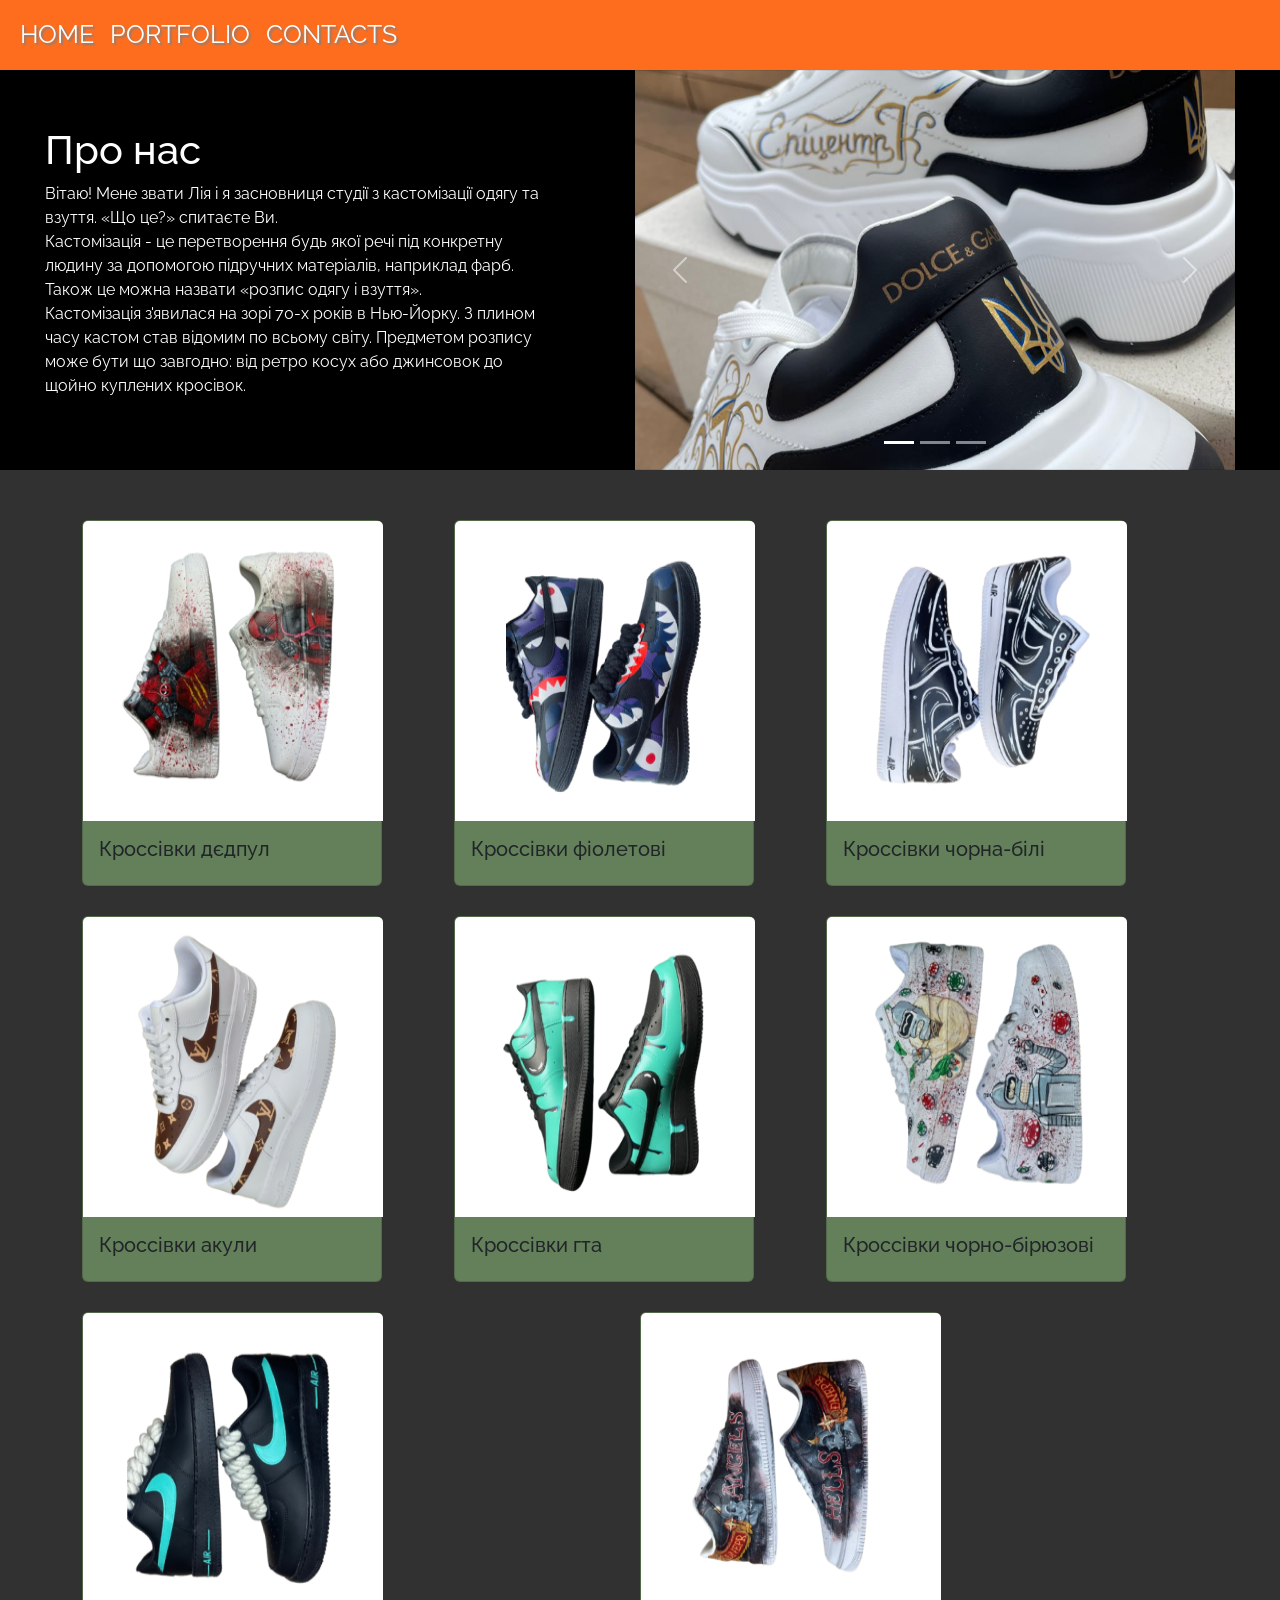
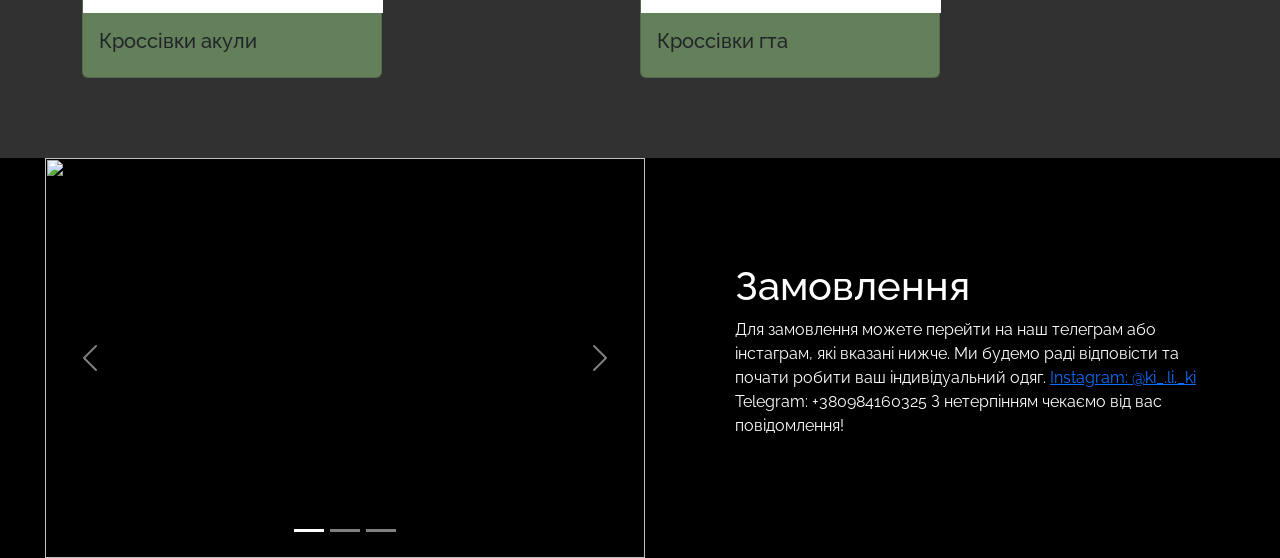
==== commit 4a9d1d8d: "update" ====
--- a/index.html
+++ b/index.html
@@ -42,7 +42,7 @@
             </ul>
 
 
-            <button class="cart-btn" id="cartBtn">
+            <!-- <button class="cart-btn" id="cartBtn">
               <svg xmlns="http://www.w3.org/2000/svg" class="bell" width="16" height="16" fill="currentColor" class="bi bi-bag-heart-fill" viewBox="0 0 16 16">
                 <path d="M11.5 4v-.5a3.5 3.5 0 1 0-7 0V4H1v10a2 2 0 0 0 2 2h10a2 2 0 0 0 2-2V4zM8 1a2.5 2.5 0 0 1 2.5 2.5V4h-5v-.5A2.5 2.5 0 0 1 8 1m0 6.993c1.664-1.711 5.825 1.283 0 5.132-5.825-3.85-1.664-6.843 0-5.132"/>
               </svg>
@@ -50,7 +50,7 @@
                         d="M8 16a2 2 0 0 0 2-2H6a2 2 0 0 0 2 2M8 1.918l-.797.161A4 4 0 0 0 4 6c0 .628-.134 2.197-.459 3.742-.16.767-.376 1.566-.663 2.258h10.244c-.287-.692-.502-1.49-.663-2.258C12.134 8.197 12 6.628 12 6a4 4 0 0 0-3.203-3.92zM14.22 12c.223.447.481.801.78 1H1c.299-.199.557-.553.78-1C2.68 10.2 3 6.88 3 6c0-2.42 1.72-4.44 4.005-4.901a1 1 0 1 1 1.99 0A5 5 0 0 1 13 6c0 .88.32 4.2 1.22 6" />
                 </svg>
                 Замовити
-            </button>
+            </button> -->
         </div>
     </div>
 </nav>
